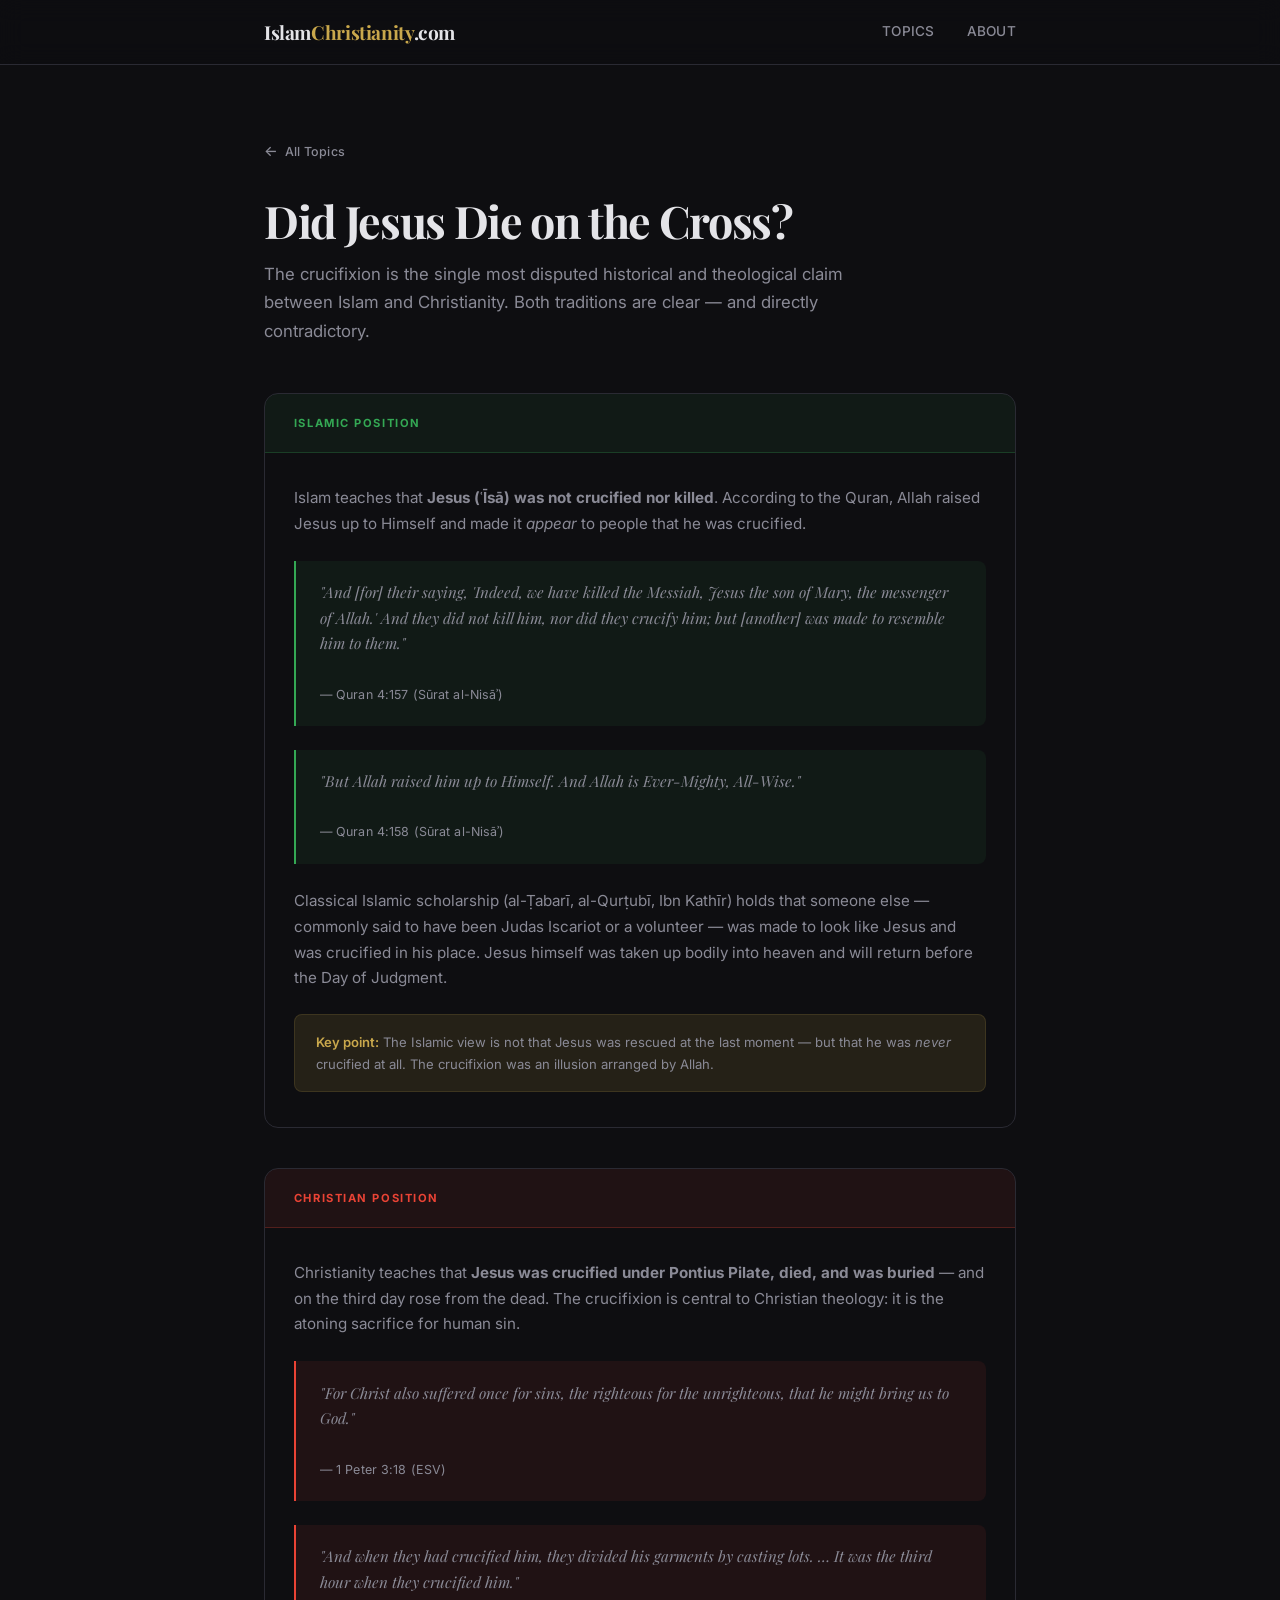
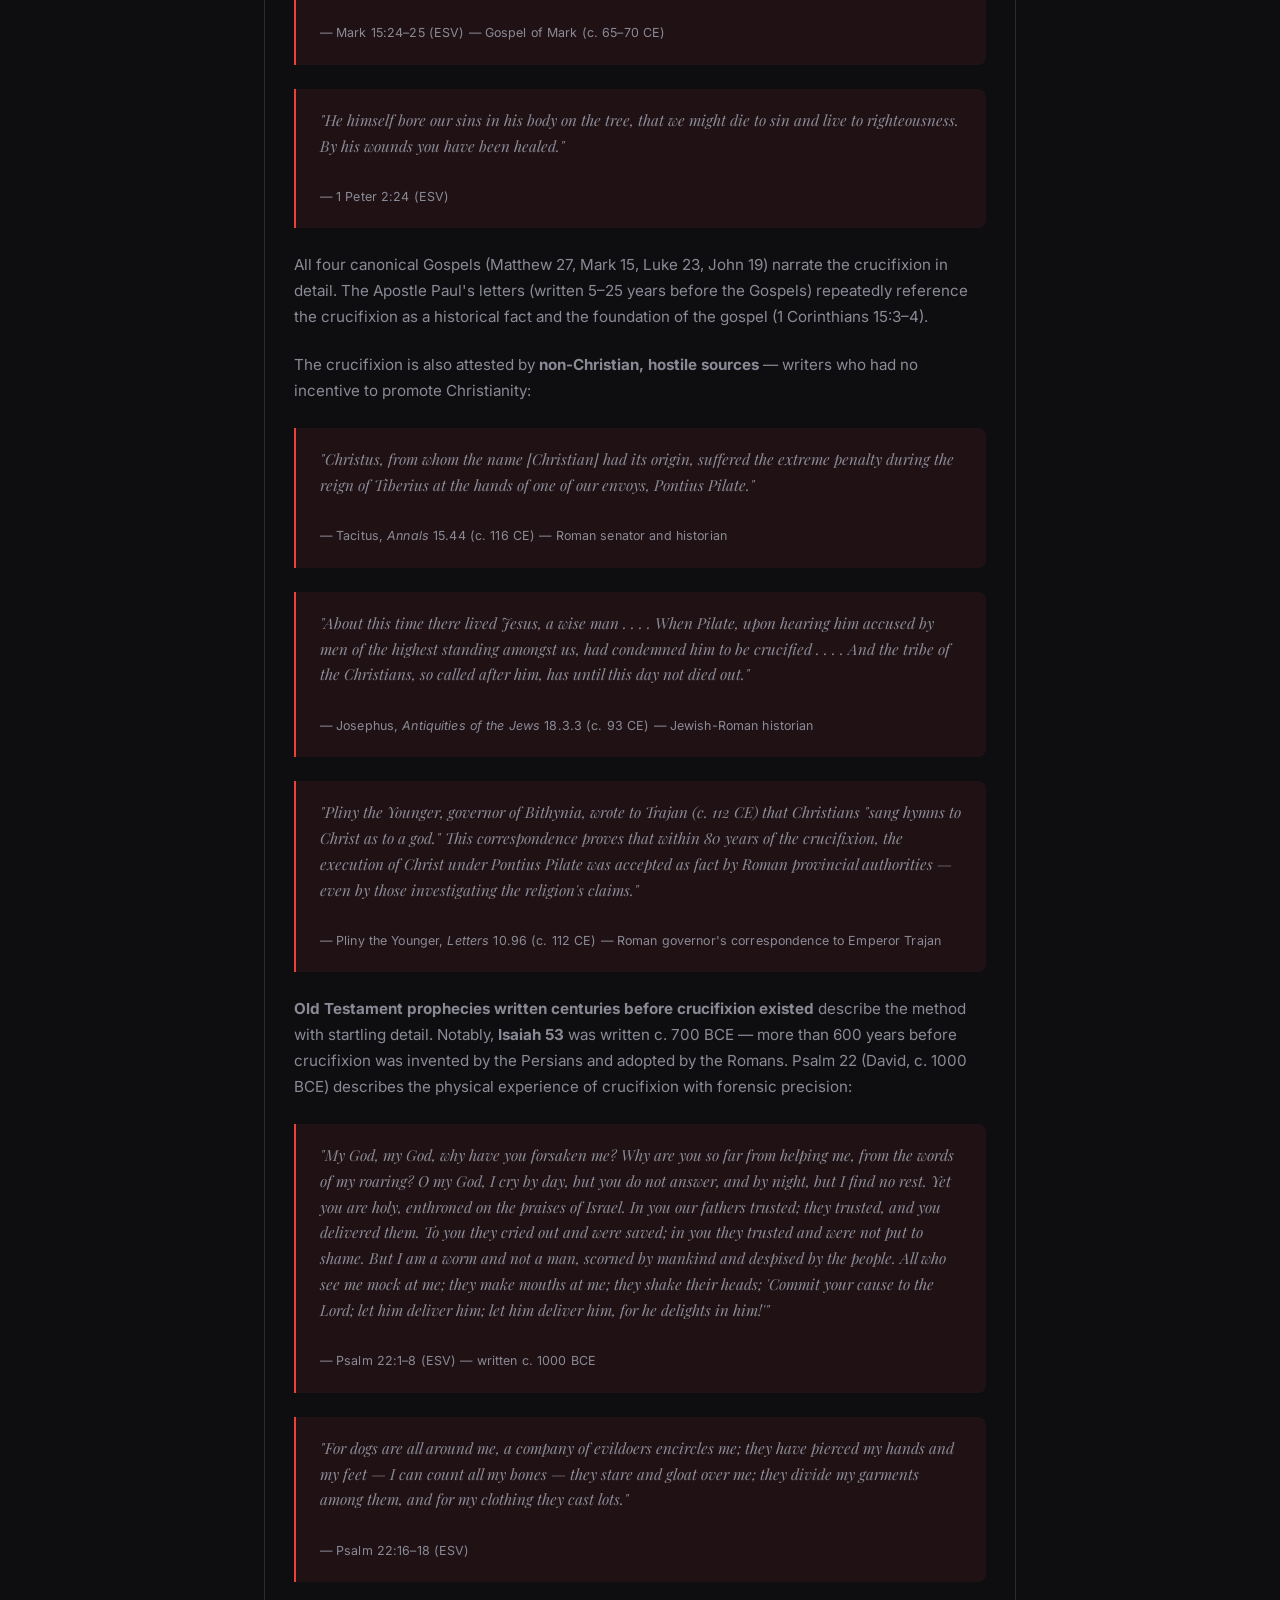
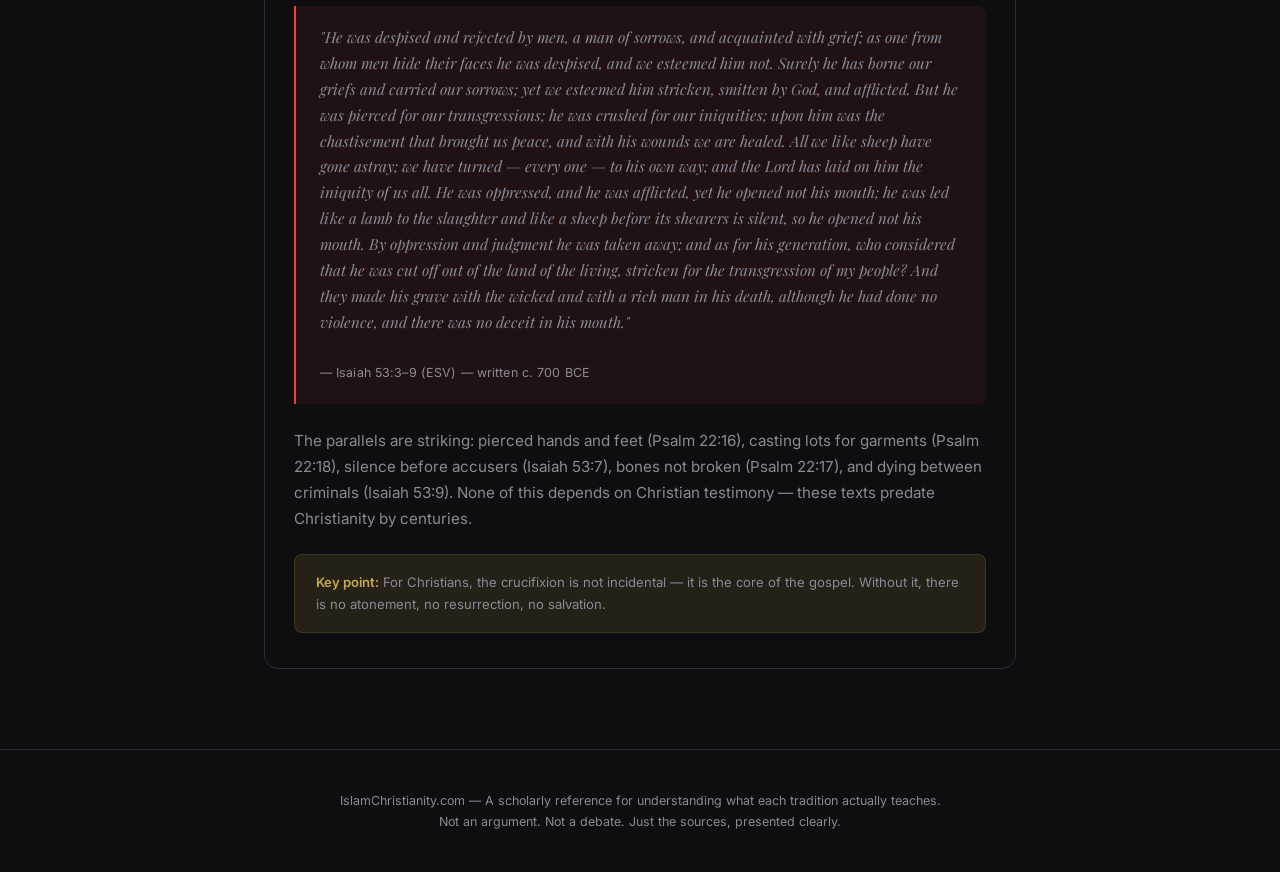
==== topics/crucifixion/index.html @ 61ae4dce "ReligionRX.com — production site: homepage + 7 topic pages, CSS/JS, SEO files" ====
<!DOCTYPE html>
<html lang="en">
<head>
  <meta charset="UTF-8">
  <meta name="viewport" content="width=device-width, initial-scale=1.0">
  <title>Crucifixion of Jesus — IslamChristianity.com</title>
  <link rel="preconnect" href="https://fonts.googleapis.com">
  <link rel="preconnect" href="https://fonts.gstatic.com" crossorigin>
  <link href="https://fonts.googleapis.com/css2?family=Inter:wght@400;500;600;700;800&family=Playfair+Display:wght@600;700&display=swap" rel="stylesheet">
  <style>
    *, *::before, *::after { margin: 0; padding: 0; box-sizing: border-box; }

    :root {
      --bg: #0e0e11;
      --bg-card: #16161b;
      --bg-card-hover: #1c1c23;
      --border: #2a2a33;
      --text: #e4e4e8;
      --text-muted: #8a8a96;
      --accent: #c9a84c;
      --accent-dim: rgba(201, 168, 76, 0.12);
      --islamic-bg: rgba(52, 168, 84, 0.08);
      --islamic-border: rgba(52, 168, 84, 0.25);
      --islamic-label: #34a854;
      --chris-bg: rgba(234, 67, 53, 0.08);
      --chris-border: rgba(234, 67, 53, 0.25);
      --chris-label: #ea4335;
      --font-sans: 'Inter', -apple-system, BlinkMacSystemFont, sans-serif;
      --font-serif: 'Playfair Display', Georgia, serif;
      --max-w: 800px;
    }

    html { scroll-behavior: smooth; }

    body {
      font-family: var(--font-sans);
      background: var(--bg);
      color: var(--text);
      line-height: 1.7;
      -webkit-font-smoothing: antialiased;
    }

    a { color: var(--accent); text-decoration: none; transition: color 0.2s; }
    a:hover { color: #dbb85e; }

    /* ── NAV ── */
    nav {
      position: sticky; top: 0; z-index: 50;
      background: rgba(14,14,17,0.85);
      backdrop-filter: blur(12px);
      border-bottom: 1px solid var(--border);
    }
    .nav-inner {
      max-width: var(--max-w);
      margin: 0 auto;
      padding: 0 1.5rem;
      height: 64px;
      display: flex;
      align-items: center;
      justify-content: space-between;
    }
    .logo {
      font-family: var(--font-serif);
      font-weight: 700;
      font-size: 1.2rem;
      color: var(--text);
      letter-spacing: -0.02em;
    }
    .logo span { color: var(--accent); }
    .nav-links { display: flex; gap: 2rem; }
    .nav-links a {
      font-size: 0.85rem;
      font-weight: 500;
      color: var(--text-muted);
      letter-spacing: 0.02em;
      text-transform: uppercase;
    }
    .nav-links a:hover { color: var(--accent); }

    /* ── HERO ── */
    .topic-hero {
      max-width: var(--max-w);
      margin: 0 auto;
      padding: 4.5rem 1.5rem 3rem;
    }
    .back-link {
      display: inline-flex;
      align-items: center;
      gap: 0.4rem;
      font-size: 0.78rem;
      font-weight: 500;
      color: var(--text-muted);
      margin-bottom: 2rem;
      letter-spacing: 0.02em;
    }
    .back-link:hover { color: var(--accent); }
    .back-link::before { content: "←"; font-size: 0.9rem; }
    .topic-hero h1 {
      font-family: var(--font-serif);
      font-size: clamp(2rem, 4.5vw, 2.8rem);
      font-weight: 700;
      line-height: 1.15;
      letter-spacing: -0.03em;
      margin-bottom: 0.8rem;
    }
    .topic-hero p {
      font-size: 1.05rem;
      color: var(--text-muted);
      max-width: 600px;
    }

    /* ── POSITION SECTIONS ── */
    .positions {
      max-width: var(--max-w);
      margin: 0 auto;
      padding: 0 1.5rem 5rem;
      display: flex;
      flex-direction: column;
      gap: 2.5rem;
    }

    .position {
      border: 1px solid var(--border);
      border-radius: 14px;
      overflow: hidden;
    }
    .position-header {
      padding: 1.2rem 1.8rem;
      font-size: 0.7rem;
      font-weight: 700;
      letter-spacing: 0.14em;
      text-transform: uppercase;
    }
    .position-header.islamic {
      background: var(--islamic-bg);
      color: var(--islamic-label);
      border-bottom: 1px solid var(--islamic-border);
    }
    .position-header.christian {
      background: var(--chris-bg);
      color: var(--chris-label);
      border-bottom: 1px solid var(--chris-border);
    }
    .position-body {
      padding: 2rem 1.8rem 2.2rem;
    }
    .position-body p {
      font-size: 0.95rem;
      color: var(--text-muted);
      margin-bottom: 1.4rem;
      line-height: 1.7;
    }
    .position-body p:last-child { margin-bottom: 0; }

    /* ── SOURCE QUOTES ── */
    blockquote {
      border-left: 2px solid var(--accent);
      padding: 1.2rem 1.5rem;
      margin: 1.5rem 0;
      background: var(--bg-card);
      border-radius: 0 8px 8px 0;
    }
    blockquote.islamic-bq { border-left-color: var(--islamic-label); background: var(--islamic-bg); }
    blockquote.christian-bq { border-left-color: var(--chris-label); background: var(--chris-bg); }

    blockquote p {
      font-family: var(--font-serif);
      font-size: 1.05rem;
      font-style: italic;
      color: var(--text);
      line-height: 1.7;
      margin-bottom: 0.6rem;
    }
    blockquote cite {
      font-family: var(--font-sans);
      font-size: 0.78rem;
      font-style: normal;
      color: var(--text-muted);
      letter-spacing: 0.01em;
    }

    /* ── NOTES ── */
    .note {
      font-size: 0.82rem;
      color: var(--text-muted);
      padding: 1rem 1.3rem;
      background: var(--accent-dim);
      border-radius: 8px;
      border: 1px solid rgba(201,168,76,0.15);
      margin-top: 1rem;
    }
    .note strong { color: var(--accent); font-weight: 600; }

    /* ── FOOTER ── */
    footer {
      border-top: 1px solid var(--border);
      padding: 2.5rem 1.5rem;
      text-align: center;
    }
    footer p {
      font-size: 0.78rem;
      color: var(--text-muted);
      max-width: var(--max-w);
      margin: 0 auto;
    }
    footer a { color: var(--text-muted); text-decoration: underline; text-decoration-color: var(--border); }
    footer a:hover { color: var(--accent); text-decoration-color: var(--accent); }

    /* ── RESPONSIVE ── */
    @media (max-width: 640px) {
      .topic-hero { padding: 3.5rem 1.2rem 2.5rem; }
      .position-body { padding: 1.4rem 1.2rem 1.6rem; }
      .position-header { padding: 1rem 1.2rem; }
      blockquote { padding: 1rem 1.2rem; }
      blockquote p { font-size: 0.95rem; }
    }
  </style>
</head>
<body>

<nav>
  <div class="nav-inner">
    <a href="../../index.html" class="logo">Islam<span>Christianity</span>.com</a>
    <div class="nav-links">
      <a href="../../index.html">Topics</a>
      <a href="#about">About</a>
    </div>
  </div>
</nav>

<div class="topic-hero">
  <a href="../../index.html" class="back-link">All Topics</a>
  <h1>Did Jesus Die on the Cross?</h1>
  <p>The crucifixion is the single most disputed historical and theological claim between Islam and Christianity. Both traditions are clear — and directly contradictory.</p>
</div>

<main class="positions">

  <!-- ── ISLAMIC POSITION ── -->
  <section class="position">
    <div class="position-header islamic">Islamic Position</div>
    <div class="position-body">
      <p>Islam teaches that <strong>Jesus (ʿĪsā) was not crucified nor killed</strong>. According to the Quran, Allah raised Jesus up to Himself and made it <em>appear</em> to people that he was crucified.</p>

      <blockquote class="islamic-bq">
        <p>"And [for] their saying, 'Indeed, we have killed the Messiah, Jesus the son of Mary, the messenger of Allah.' And they did not kill him, nor did they crucify him; but [another] was made to resemble him to them."</p>
        <cite>— Quran 4:157 (Sūrat al-Nisāʾ)</cite>
      </blockquote>

      <blockquote class="islamic-bq">
        <p>"But Allah raised him up to Himself. And Allah is Ever-Mighty, All-Wise."</p>
        <cite>— Quran 4:158 (Sūrat al-Nisāʾ)</cite>
      </blockquote>

      <p>Classical Islamic scholarship (al-Ṭabarī, al-Qurṭubī, Ibn Kathīr) holds that someone else — commonly said to have been Judas Iscariot or a volunteer — was made to look like Jesus and was crucified in his place. Jesus himself was taken up bodily into heaven and will return before the Day of Judgment.</p>

      <div class="note">
        <strong>Key point:</strong> The Islamic view is not that Jesus was rescued at the last moment — but that he was <em>never</em> crucified at all. The crucifixion was an illusion arranged by Allah.
      </div>
    </div>
  </section>

  <!-- ── CHRISTIAN POSITION ── -->
  <section class="position">
    <div class="position-header christian">Christian Position</div>
    <div class="position-body">
      <p>Christianity teaches that <strong>Jesus was crucified under Pontius Pilate, died, and was buried</strong> — and on the third day rose from the dead. The crucifixion is central to Christian theology: it is the atoning sacrifice for human sin.</p>

      <blockquote class="christian-bq">
        <p>"For Christ also suffered once for sins, the righteous for the unrighteous, that he might bring us to God."</p>
        <cite>— 1 Peter 3:18 (ESV)</cite>
      </blockquote>

      <blockquote class="christian-bq">
        <p>"And when they had crucified him, they divided his garments by casting lots. … It was the third hour when they crucified him."</p>
        <cite>— Mark 15:24–25 (ESV) — Gospel of Mark (c. 65–70 CE)</cite>
      </blockquote>

      <blockquote class="christian-bq">
        <p>"He himself bore our sins in his body on the tree, that we might die to sin and live to righteousness. By his wounds you have been healed."</p>
        <cite>— 1 Peter 2:24 (ESV)</cite>
      </blockquote>

      <p>All four canonical Gospels (Matthew 27, Mark 15, Luke 23, John 19) narrate the crucifixion in detail. The Apostle Paul's letters (written 5–25 years before the Gospels) repeatedly reference the crucifixion as a historical fact and the foundation of the gospel (1 Corinthians 15:3–4).</p>

      <p>The crucifixion is also attested by <strong>non-Christian, hostile sources</strong> — writers who had no incentive to promote Christianity:</p>

      <blockquote class="christian-bq">
        <p>"Christus, from whom the name [Christian] had its origin, suffered the extreme penalty during the reign of Tiberius at the hands of one of our envoys, Pontius Pilate."</p>
        <cite>— Tacitus, <em>Annals</em> 15.44 (c. 116 CE) — Roman senator and historian</cite>
      </blockquote>

      <blockquote class="christian-bq">
        <p>"About this time there lived Jesus, a wise man . . . . When Pilate, upon hearing him accused by men of the highest standing amongst us, had condemned him to be crucified . . . . And the tribe of the Christians, so called after him, has until this day not died out."</p>
        <cite>— Josephus, <em>Antiquities of the Jews</em> 18.3.3 (c. 93 CE) — Jewish-Roman historian</cite>
      </blockquote>

      <blockquote class="christian-bq">
        <p>"Pliny the Younger, governor of Bithynia, wrote to Trajan (c. 112 CE) that Christians "sang hymns to Christ as to a god." This correspondence proves that within 80 years of the crucifixion, the execution of Christ under Pontius Pilate was accepted as fact by Roman provincial authorities — even by those investigating the religion's claims."</p>
        <cite>— Pliny the Younger, <em>Letters</em> 10.96 (c. 112 CE) — Roman governor's correspondence to Emperor Trajan</cite>
      </blockquote>

      <p><strong>Old Testament prophecies written centuries before crucifixion existed</strong> describe the method with startling detail. Notably, <strong>Isaiah 53</strong> was written c. 700 BCE — more than 600 years before crucifixion was invented by the Persians and adopted by the Romans. Psalm 22 (David, c. 1000 BCE) describes the physical experience of crucifixion with forensic precision:</p>

      <blockquote class="christian-bq">
        <p>"My God, my God, why have you forsaken me? Why are you so far from helping me, from the words of my roaring? O my God, I cry by day, but you do not answer, and by night, but I find no rest. Yet you are holy, enthroned on the praises of Israel. In you our fathers trusted; they trusted, and you delivered them. To you they cried out and were saved; in you they trusted and were not put to shame. But I am a worm and not a man, scorned by mankind and despised by the people. All who see me mock at me; they make mouths at me; they shake their heads; 'Commit your cause to the Lord; let him deliver him; let him deliver him, for he delights in him!'"</p>
        <cite>— Psalm 22:1–8 (ESV) — written c. 1000 BCE</cite>
      </blockquote>

      <blockquote class="christian-bq">
        <p>"For dogs are all around me, a company of evildoers encircles me; they have pierced my hands and my feet — I can count all my bones — they stare and gloat over me; they divide my garments among them, and for my clothing they cast lots."</p>
        <cite>— Psalm 22:16–18 (ESV)</cite>
      </blockquote>

      <blockquote class="christian-bq">
        <p>"He was despised and rejected by men, a man of sorrows, and acquainted with grief; as one from whom men hide their faces he was despised, and we esteemed him not. Surely he has borne our griefs and carried our sorrows; yet we esteemed him stricken, smitten by God, and afflicted. But he was pierced for our transgressions; he was crushed for our iniquities; upon him was the chastisement that brought us peace, and with his wounds we are healed. All we like sheep have gone astray; we have turned — every one — to his own way; and the Lord has laid on him the iniquity of us all. He was oppressed, and he was afflicted, yet he opened not his mouth; he was led like a lamb to the slaughter and like a sheep before its shearers is silent, so he opened not his mouth. By oppression and judgment he was taken away; and as for his generation, who considered that he was cut off out of the land of the living, stricken for the transgression of my people? And they made his grave with the wicked and with a rich man in his death, although he had done no violence, and there was no deceit in his mouth."</p>
        <cite>— Isaiah 53:3–9 (ESV) — written c. 700 BCE</cite>
      </blockquote>

      <p>The parallels are striking: pierced hands and feet (Psalm 22:16), casting lots for garments (Psalm 22:18), silence before accusers (Isaiah 53:7), bones not broken (Psalm 22:17), and dying between criminals (Isaiah 53:9). None of this depends on Christian testimony — these texts predate Christianity by centuries.</p>

      <div class="note">
        <strong>Key point:</strong> For Christians, the crucifixion is not incidental — it is the core of the gospel. Without it, there is no atonement, no resurrection, no salvation.
      </div>
    </div>
  </section>

</main>

<footer id="about">
  <p>IslamChristianity.com — A scholarly reference for understanding what each tradition actually teaches.<br>
  Not an argument. Not a debate. Just the sources, presented clearly.</p>
</footer>

</body>
</html>
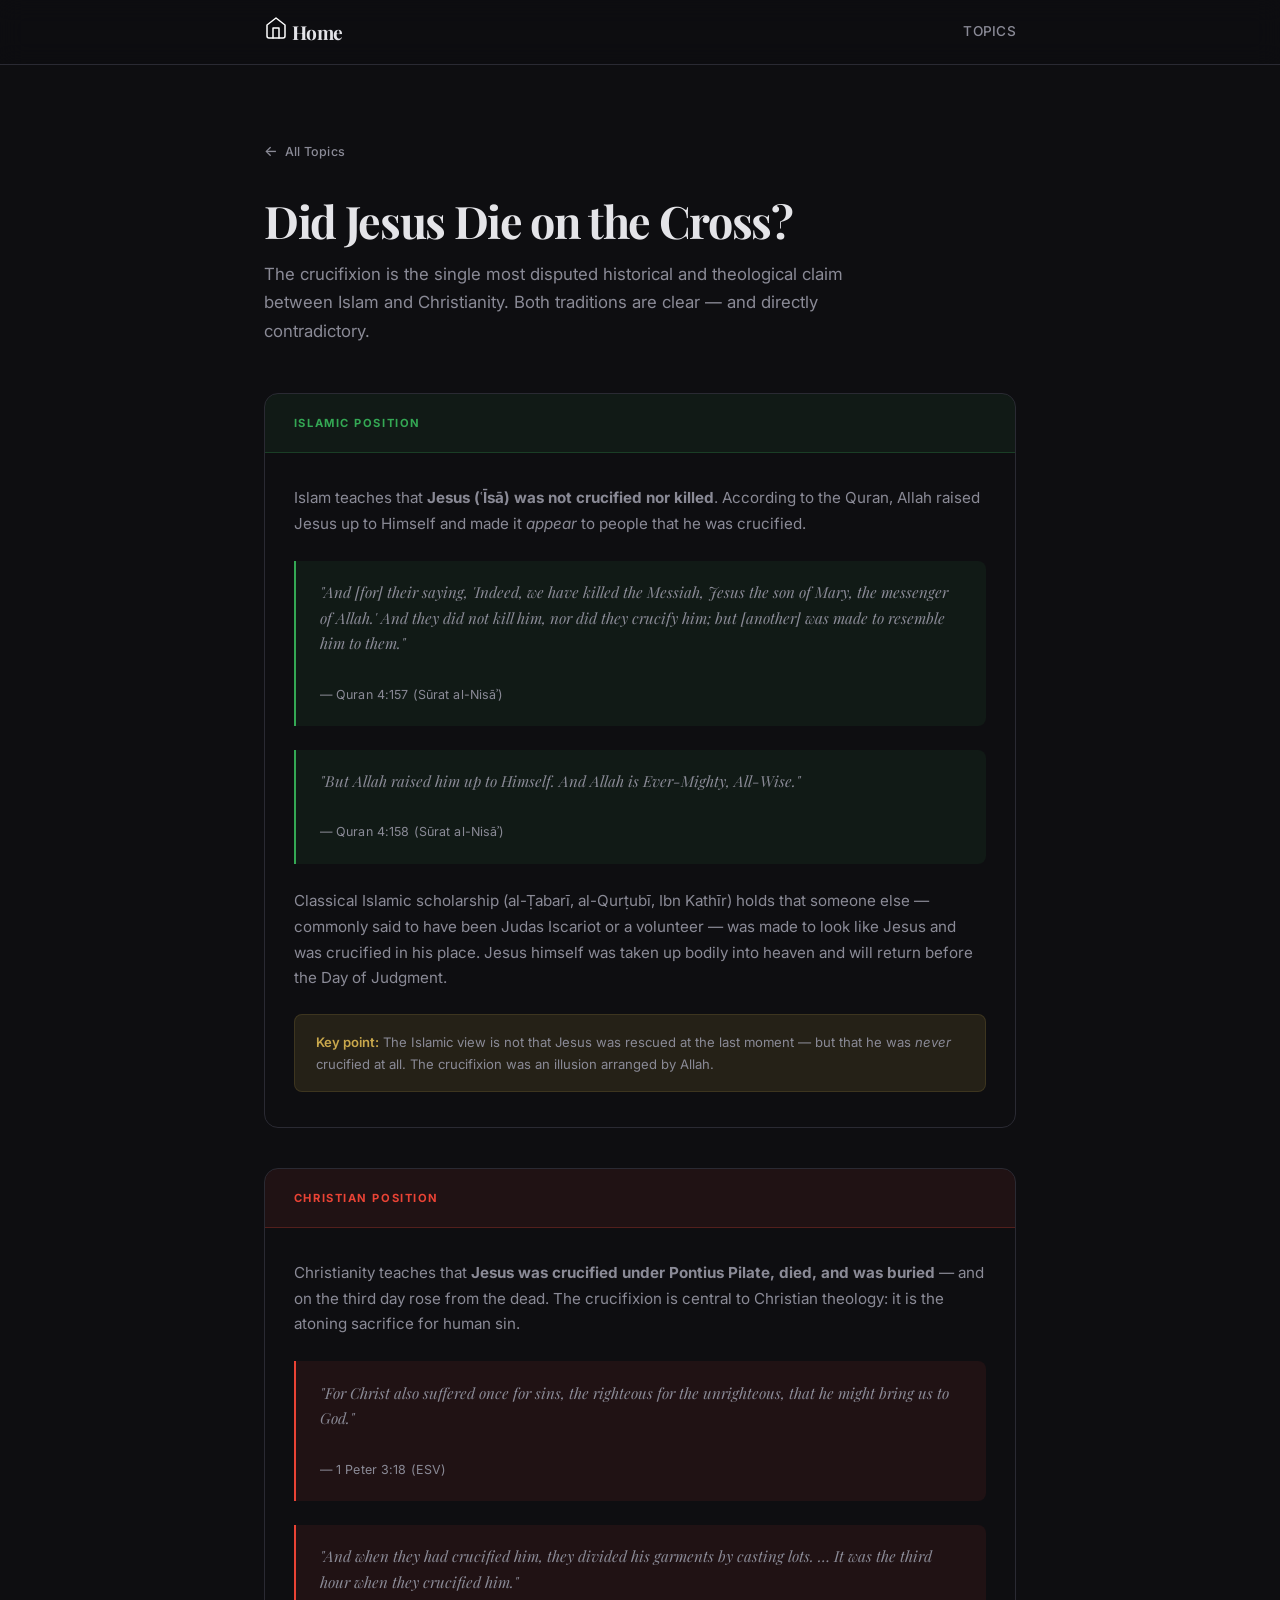
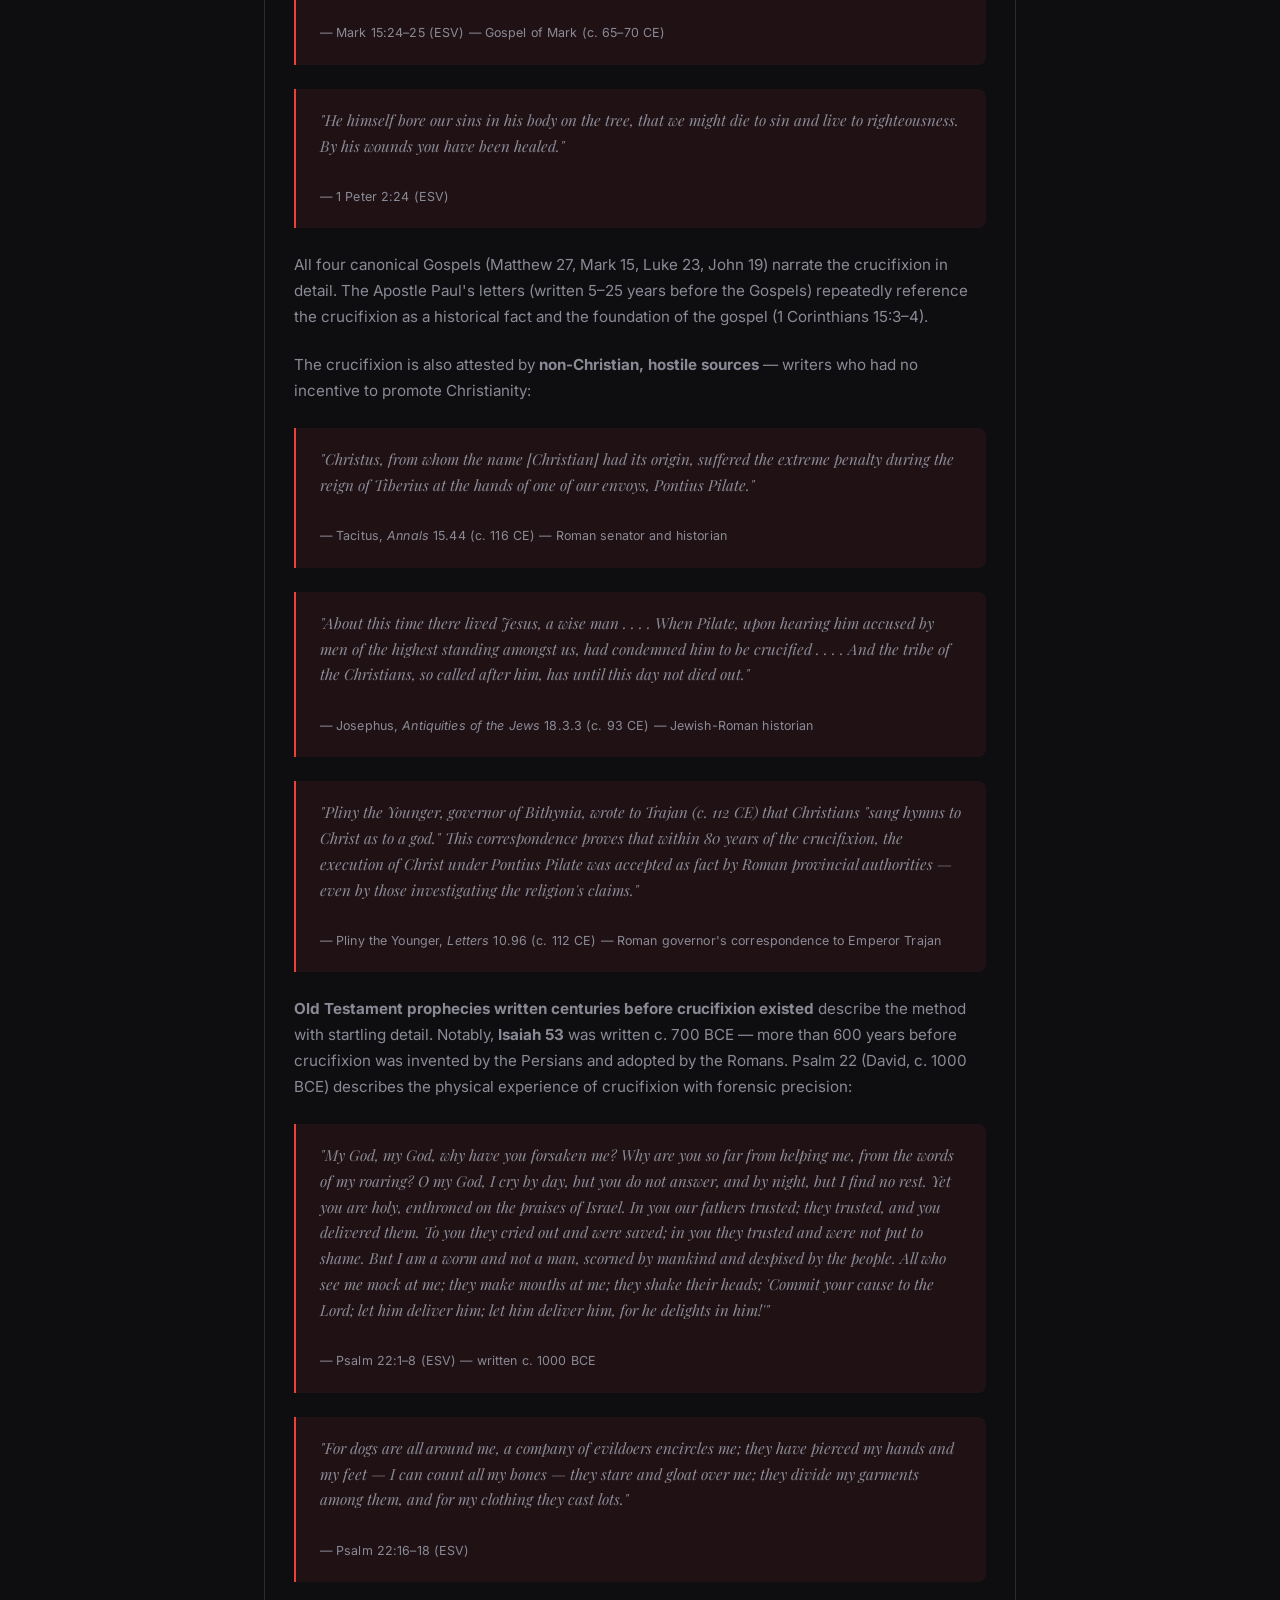
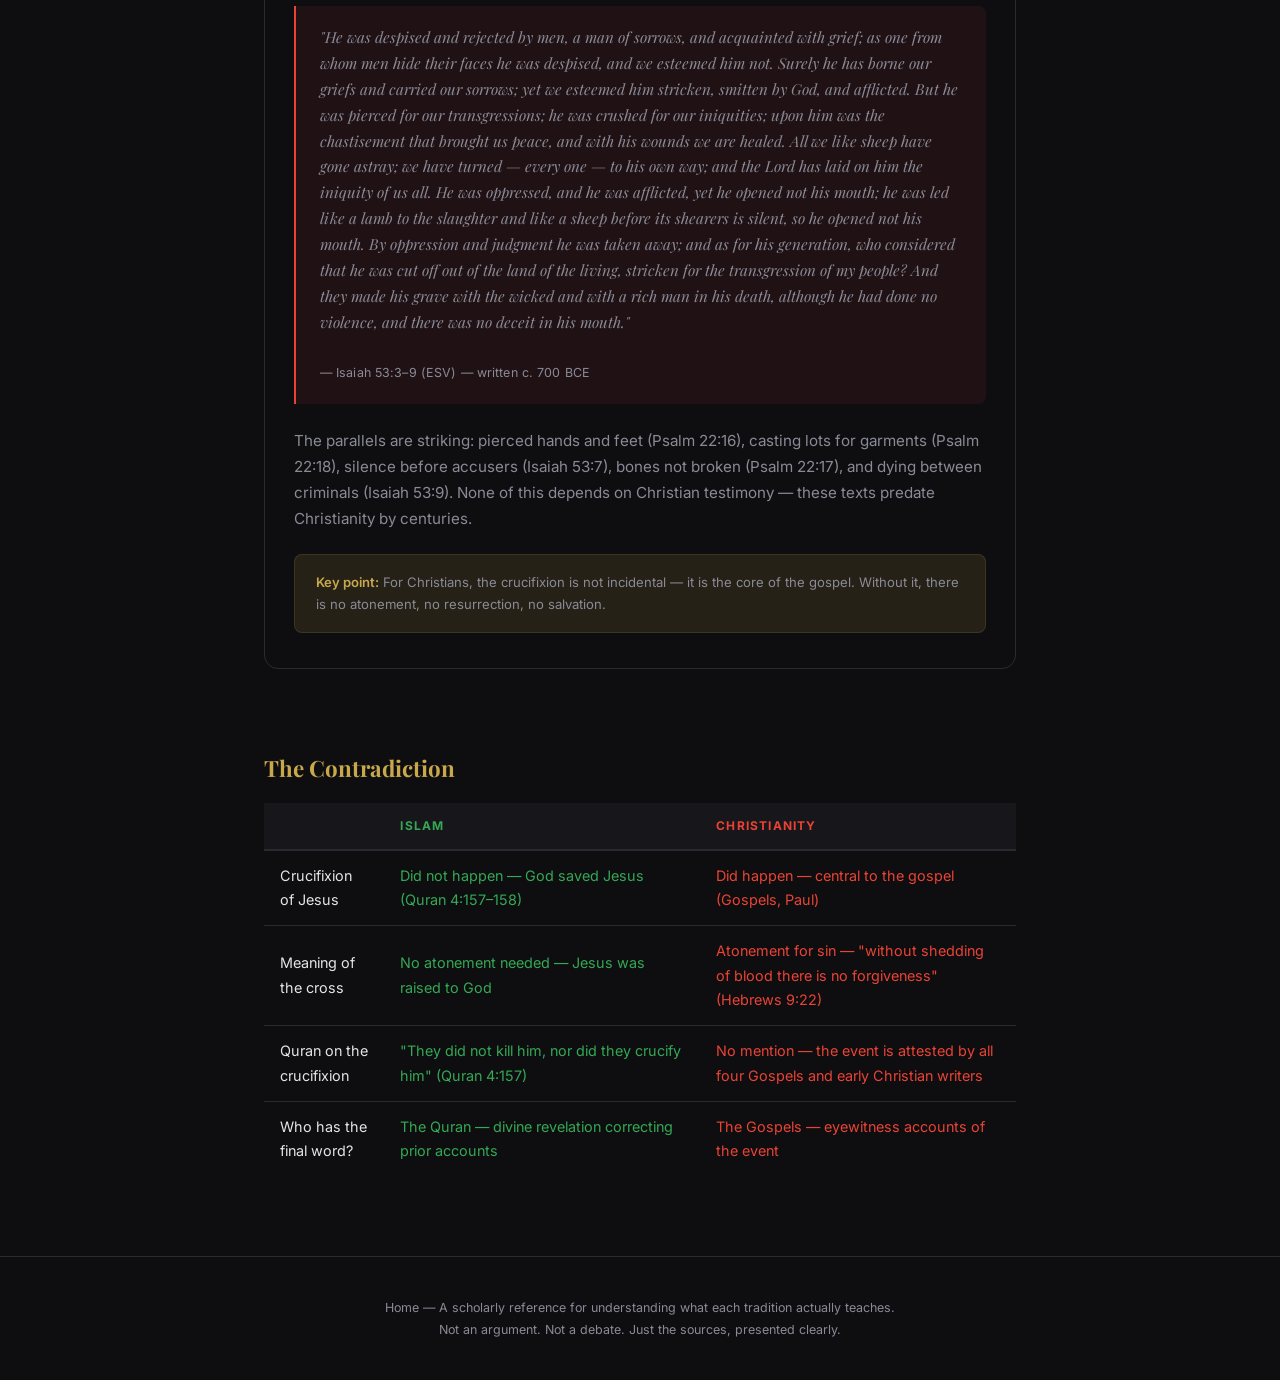
==== commit 3cb7a77f: "ReligionRX.com: home icon + remove About, reorganize muhammad page, add contradiction table to cruci" ====
--- a/topics/crucifixion/index.html
+++ b/topics/crucifixion/index.html
@@ -191,6 +191,25 @@
     }
     .note strong { color: var(--accent); font-weight: 600; }
 
+    /* ── CONTRADICTION TABLE ── */
+    .contradiction-table { max-width: var(--max-w); margin: 0 auto 5rem; padding: 0 1.5rem; }
+    .contradiction-table h2 { font-family: var(--font-serif); font-size: 1.4rem; margin-bottom: 1rem; color: var(--accent); }
+    .contradiction-table table { width: 100%; border-collapse: collapse; font-size: 0.9rem; }
+    .contradiction-table th { padding: 0.8rem 1rem; text-align: left; background: var(--bg-card); border-bottom: 2px solid var(--border); color: var(--text-muted); font-size: 0.75rem; text-transform: uppercase; letter-spacing: 0.1em; }
+    .contradiction-table td { padding: 0.8rem 1rem; border-bottom: 1px solid var(--border); color: var(--text); }
+    .contradiction-table tr:last-child td { border-bottom: none; }
+    .contradiction-table .islamic-cell { color: var(--islamic-label); }
+    .contradiction-table .chris-cell { color: var(--chris-label); }
+
+
+    .contradiction-table th:nth-child(1),
+    .contradiction-table td:nth-child(1) { width: 16%; min-width: 120px; }
+    .contradiction-table th:nth-child(2),
+    .contradiction-table td:nth-child(2) { width: 42%; }
+    .contradiction-table th:nth-child(3),
+    .contradiction-table td:nth-child(3) { width: 42%; }
+
+
     /* ── FOOTER ── */
     footer {
       border-top: 1px solid var(--border);
@@ -220,10 +239,10 @@
 
 <nav>
   <div class="nav-inner">
-    <a href="../../index.html" class="logo">Islam<span>Christianity</span>.com</a>
+    <a href="../../index.html" class="logo"><svg xmlns="http://www.w3.org/2000/svg" width="24" height="24" viewBox="0 0 24 24" fill="none" stroke="white" stroke-width="1.5" stroke-linecap="round" stroke-linejoin="round"><path d="M3 9l9-7 9 7v11a2 2 0 0 1-2 2H5a2 2 0 0 1-2-2z"></path><polyline points="9 22 9 12 15 12 15 22"></polyline></svg> Home</a>
     <div class="nav-links">
       <a href="../../index.html">Topics</a>
-      <a href="#about">About</a>
+
     </div>
   </div>
 </nav>
@@ -327,8 +346,23 @@
 
 </main>
 
+<div class="contradiction-table" id="about">
+  <h2>The Contradiction</h2>
+  <table>
+    <thead>
+      <tr><th></th><th class="islamic-cell">Islam</th><th class="chris-cell">Christianity</th></tr>
+    </thead>
+    <tbody>
+      <tr><td>Crucifixion of Jesus</td><td class="islamic-cell">Did not happen — God saved Jesus (Quran 4:157–158)</td><td class="chris-cell">Did happen — central to the gospel (Gospels, Paul)</td></tr>
+      <td>Meaning of the cross</td><td class="islamic-cell">No atonement needed — Jesus was raised to God</td><td class="chris-cell">Atonement for sin — "without shedding of blood there is no forgiveness" (Hebrews 9:22)</td></tr>
+      <td>Quran on the crucifixion</td><td class="islamic-cell">"They did not kill him, nor did they crucify him" (Quran 4:157)</td><td class="chris-cell">No mention — the event is attested by all four Gospels and early Christian writers</td></tr>
+      <td>Who has the final word?</td><td class="islamic-cell">The Quran — divine revelation correcting prior accounts</td><td class="chris-cell">The Gospels — eyewitness accounts of the event</td></tr>
+    </tbody>
+  </table>
+</div>
+
 <footer id="about">
-  <p>IslamChristianity.com — A scholarly reference for understanding what each tradition actually teaches.<br>
+  <p>Home — A scholarly reference for understanding what each tradition actually teaches.<br>
   Not an argument. Not a debate. Just the sources, presented clearly.</p>
 </footer>
 
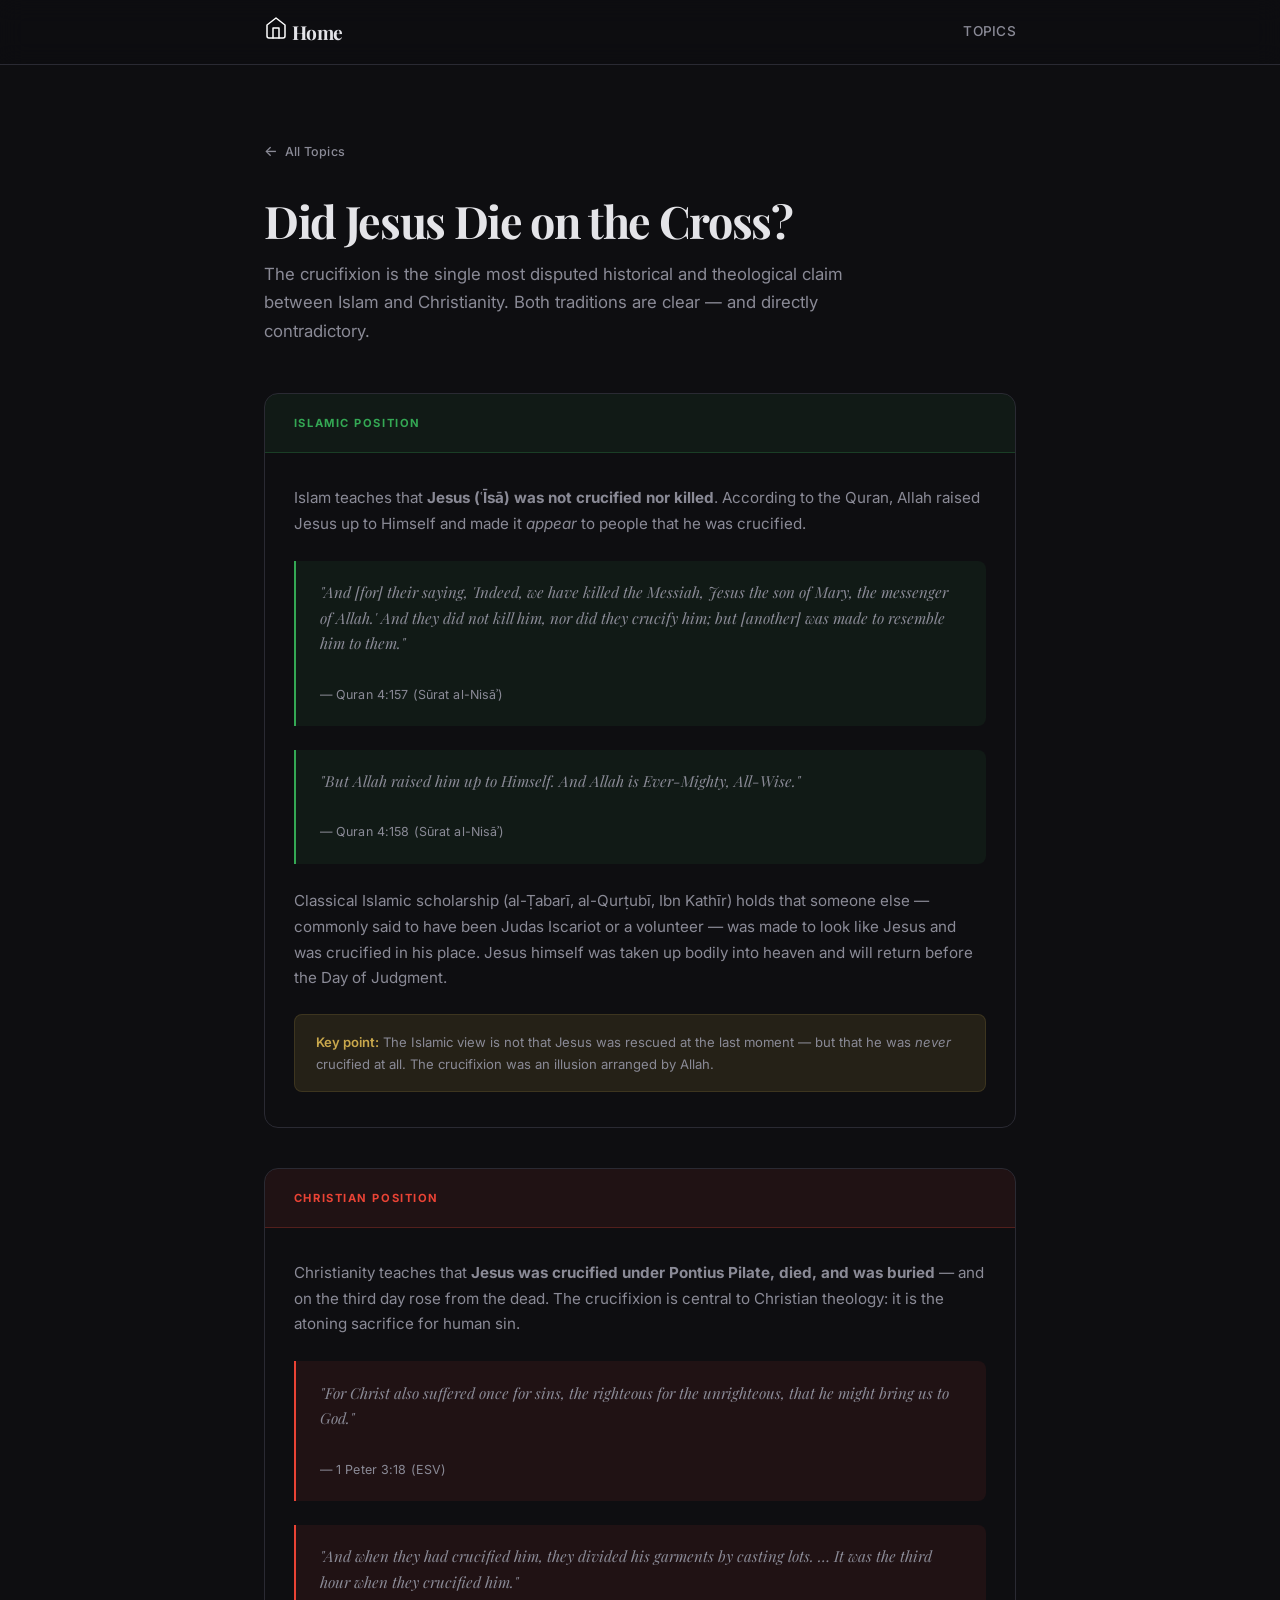
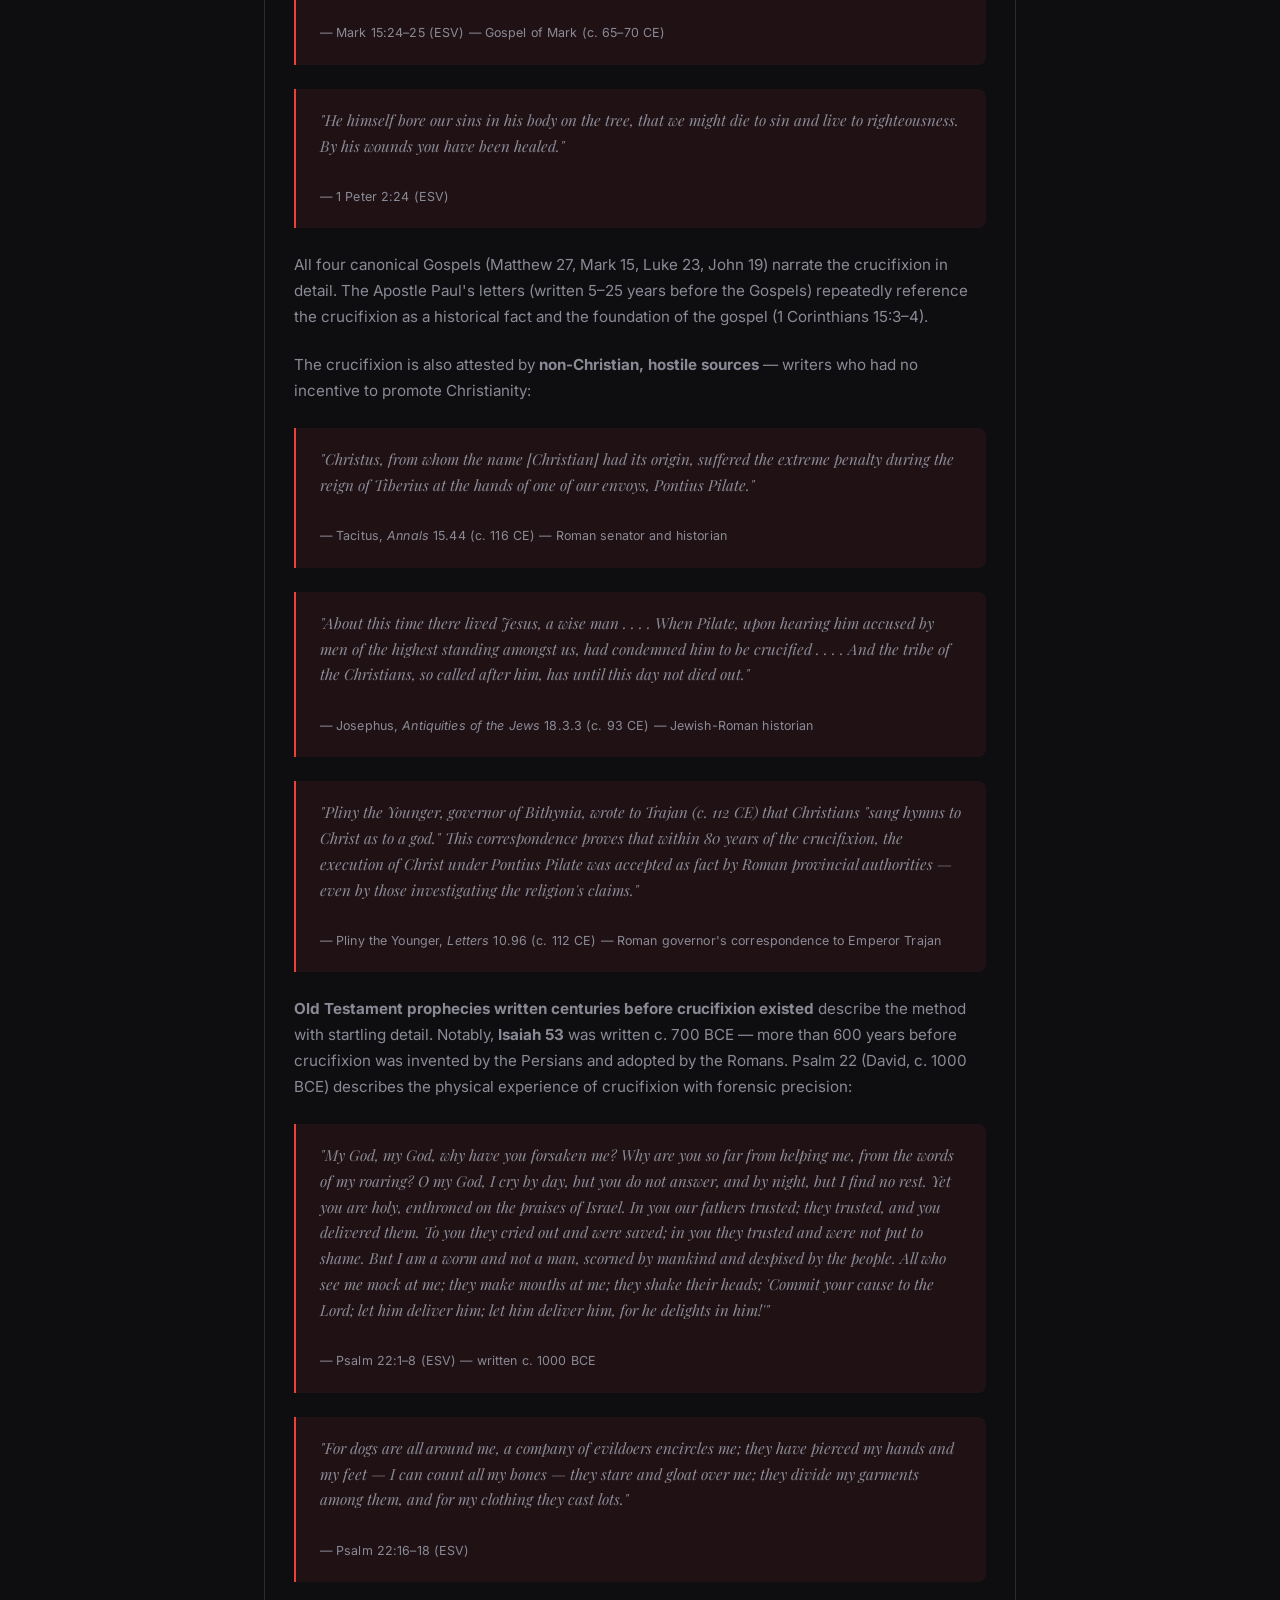
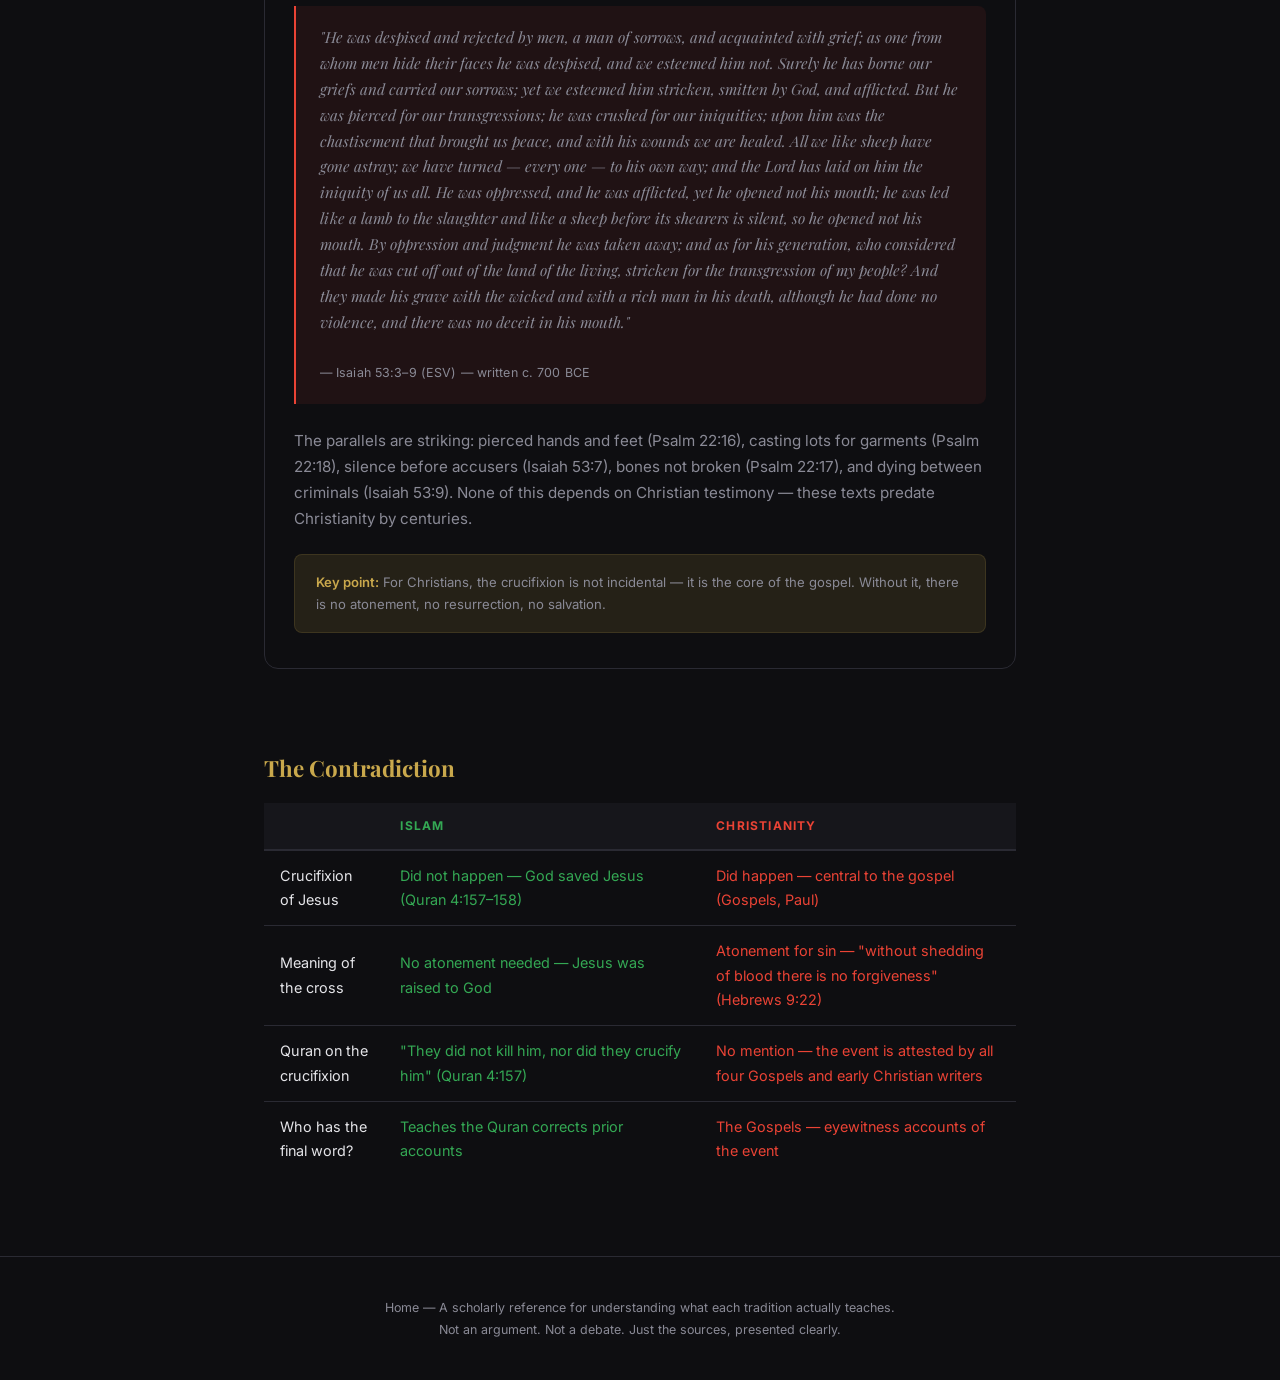
==== commit 98902ed0: "Editor fixes: crucifixion wording, nature of Jesus title, strike role-of-quran row, heaven edits (re" ====
--- a/topics/crucifixion/index.html
+++ b/topics/crucifixion/index.html
@@ -356,7 +356,7 @@
       <tr><td>Crucifixion of Jesus</td><td class="islamic-cell">Did not happen — God saved Jesus (Quran 4:157–158)</td><td class="chris-cell">Did happen — central to the gospel (Gospels, Paul)</td></tr>
       <td>Meaning of the cross</td><td class="islamic-cell">No atonement needed — Jesus was raised to God</td><td class="chris-cell">Atonement for sin — "without shedding of blood there is no forgiveness" (Hebrews 9:22)</td></tr>
       <td>Quran on the crucifixion</td><td class="islamic-cell">"They did not kill him, nor did they crucify him" (Quran 4:157)</td><td class="chris-cell">No mention — the event is attested by all four Gospels and early Christian writers</td></tr>
-      <td>Who has the final word?</td><td class="islamic-cell">The Quran — divine revelation correcting prior accounts</td><td class="chris-cell">The Gospels — eyewitness accounts of the event</td></tr>
+      <td>Who has the final word?</td><td class="islamic-cell">Teaches the Quran corrects prior accounts</td><td class="chris-cell">The Gospels — eyewitness accounts of the event</td></tr>
     </tbody>
   </table>
 </div>
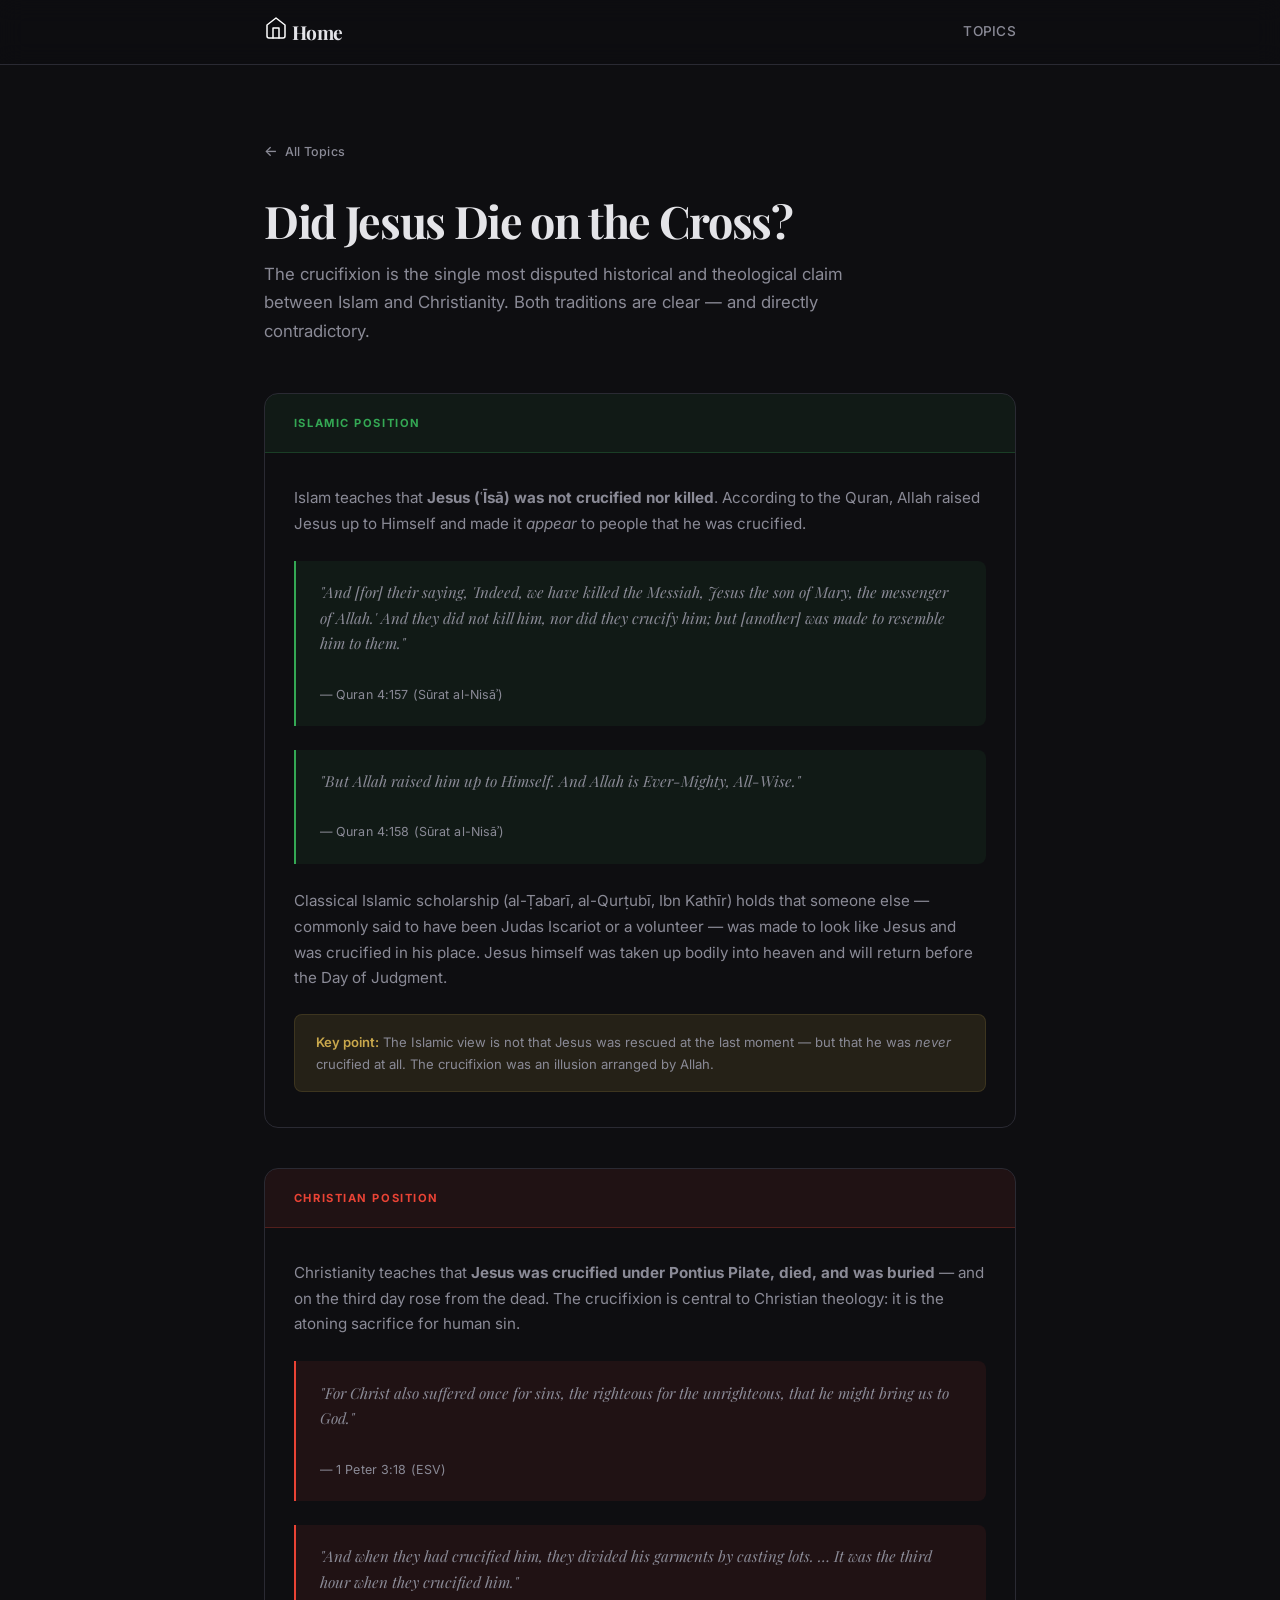
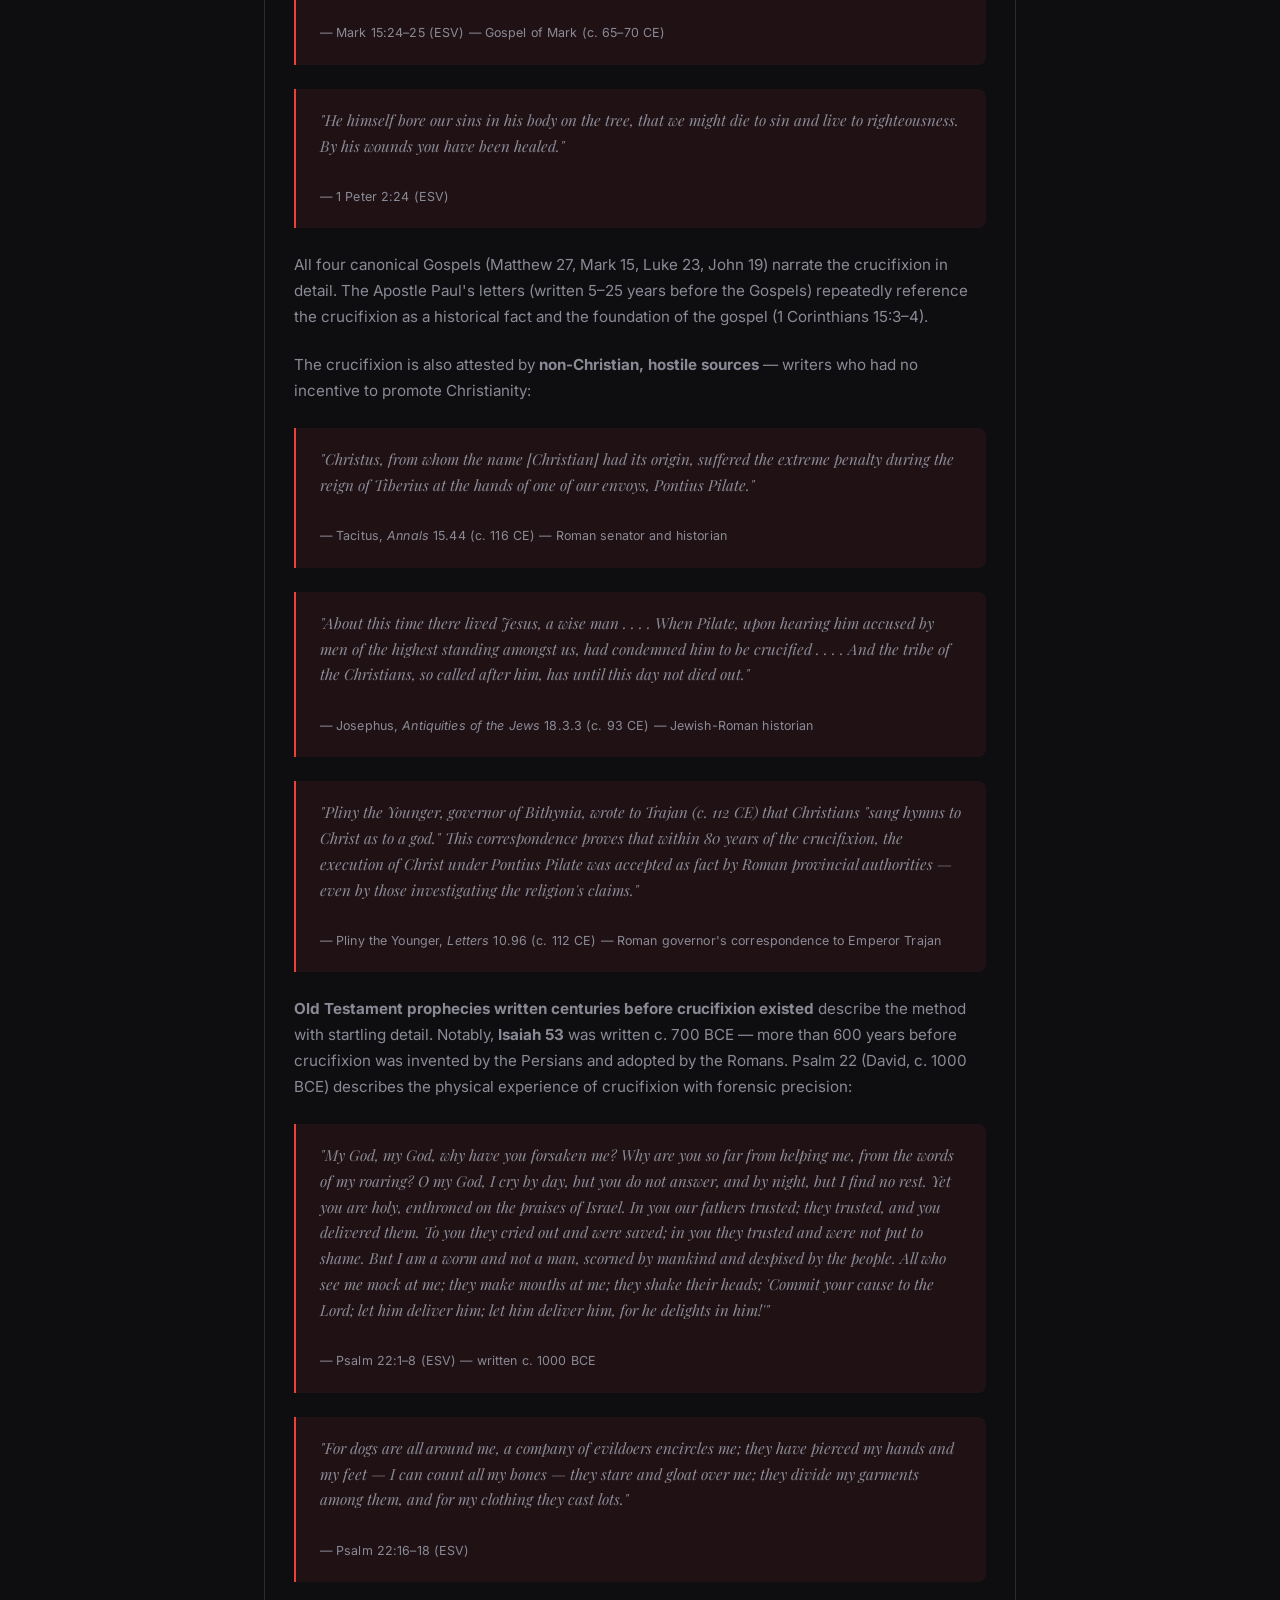
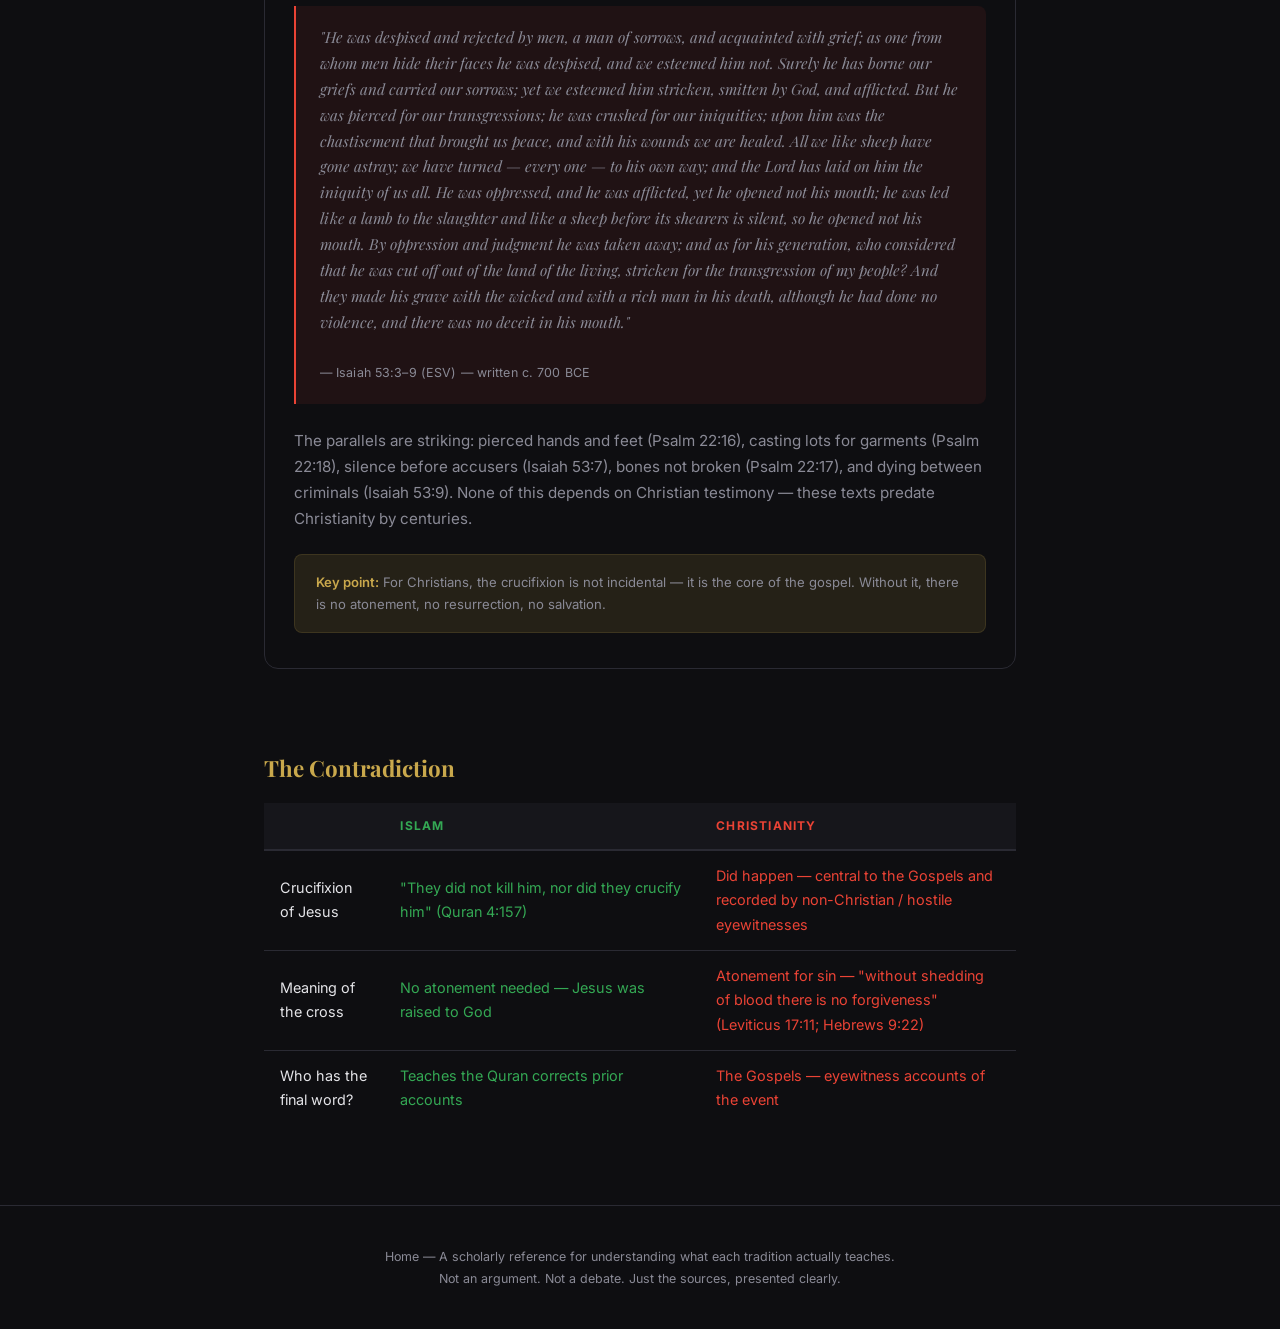
==== commit 50232ba0: "Crucifixion page: update Islam response to Quran 4:157 direct quote, add hostile eyewitnesses to Chr" ====
--- a/topics/crucifixion/index.html
+++ b/topics/crucifixion/index.html
@@ -353,9 +353,8 @@
       <tr><th></th><th class="islamic-cell">Islam</th><th class="chris-cell">Christianity</th></tr>
     </thead>
     <tbody>
-      <tr><td>Crucifixion of Jesus</td><td class="islamic-cell">Did not happen — God saved Jesus (Quran 4:157–158)</td><td class="chris-cell">Did happen — central to the gospel (Gospels, Paul)</td></tr>
-      <td>Meaning of the cross</td><td class="islamic-cell">No atonement needed — Jesus was raised to God</td><td class="chris-cell">Atonement for sin — "without shedding of blood there is no forgiveness" (Hebrews 9:22)</td></tr>
-      <td>Quran on the crucifixion</td><td class="islamic-cell">"They did not kill him, nor did they crucify him" (Quran 4:157)</td><td class="chris-cell">No mention — the event is attested by all four Gospels and early Christian writers</td></tr>
+      <tr><td>Crucifixion of Jesus</td><td class="islamic-cell">"They did not kill him, nor did they crucify him" (Quran 4:157)</td><td class="chris-cell">Did happen — central to the Gospels and recorded by non-Christian / hostile eyewitnesses</td></tr>
+      <td>Meaning of the cross</td><td class="islamic-cell">No atonement needed — Jesus was raised to God</td><td class="chris-cell">Atonement for sin — "without shedding of blood there is no forgiveness" (Leviticus 17:11; Hebrews 9:22)</td></tr>
       <td>Who has the final word?</td><td class="islamic-cell">Teaches the Quran corrects prior accounts</td><td class="chris-cell">The Gospels — eyewitness accounts of the event</td></tr>
     </tbody>
   </table>
